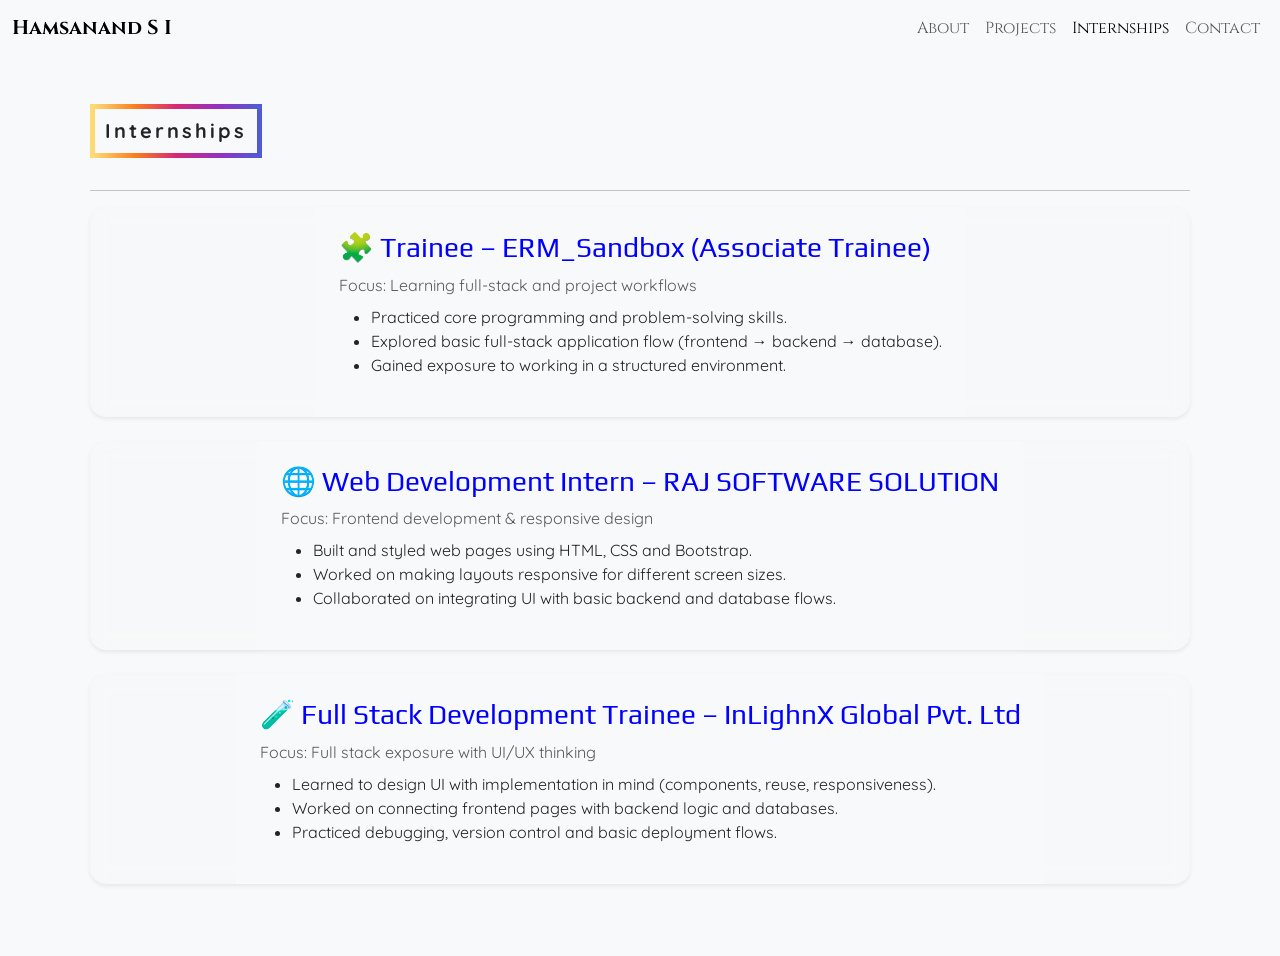
==== html/internships.html @ 98b11f20 "c" ====
<!DOCTYPE html>
<html lang="en">
<head>
  <meta charset="UTF-8">
  <meta name="viewport" content="width=device-width, initial-scale=1.0">
  <title>Internships | Hamsanand S I</title>
  <link href="https://cdn.jsdelivr.net/npm/bootstrap@5.3.3/dist/css/bootstrap.min.css" rel="stylesheet">
  <link href="../css/style.css" rel="stylesheet">
  <link href="../css/projects.css" rel="stylesheet">
  <style>
    img { height: 300px; width: 300px; }
  </style>
</head>
<body>
<nav class="navbar navbar-expand-lg bg-body-tertiary">
  <div class="container-fluid">
    <a class="navbar-brand fw-bold" href="../index.html">Hamsanand S I</a>
    <button class="navbar-toggler" type="button" data-bs-toggle="collapse" data-bs-target="#navbarNavAltMarkup"
      aria-controls="navbarNavAltMarkup" aria-expanded="false" aria-label="Toggle navigation">
      <span class="navbar-toggler-icon"></span>
    </button>
    <div class="collapse navbar-collapse" id="navbarNavAltMarkup">
      <div class="navbar-nav ms-auto">
        <a class="nav-link" href="../index.html">About</a>
        <a class="nav-link" href="projects.html">Projects</a>
        <a class="nav-link active" aria-current="page" href="internships.html">Internships</a>
        <a class="nav-link" href="contact.html">Contact</a>
      </div>
    </div>
  </div>
</nav>

<div class="container py-5">
  <h1 class="lead un mb-3" style="display:inline-block;letter-spacing:3px;font-weight:bold;">Internships</h1>
  <hr>


  <!-- ERM_Sandbox -->
  <section class="mb-4">
    <div class="card border-0 rounded-4 shadow-sm">
      <div class="card-body p-4">
        <h3 class="card-title mb-2" style="color:blue;">🧩 Trainee – ERM_Sandbox (Associate Trainee)</h3>
        <p class="text-muted mb-2">Focus: Learning full-stack and project workflows</p>
        <ul>
          <li>Practiced core programming and problem-solving skills.</li>
          <li>Explored basic full-stack application flow (frontend → backend → database).</li>
          <li>Gained exposure to working in a structured environment.</li>
        </ul>
      </div>
    </div>
  </section>

  <!-- RAJ SOFTWARE SOLUTION -->
  <section class="mb-4">
    <div class="card border-0 rounded-4 shadow-sm">
      <div class="card-body p-4">
        <h3 class="card-title mb-2" style="color:blue;">🌐 Web Development Intern – RAJ SOFTWARE SOLUTION</h3>
        <p class="text-muted mb-2">Focus: Frontend development & responsive design</p>
        <ul>
          <li>Built and styled web pages using HTML, CSS and Bootstrap.</li>
          <li>Worked on making layouts responsive for different screen sizes.</li>
          <li>Collaborated on integrating UI with basic backend and database flows.</li>
        </ul>
      </div>
    </div>
  </section>

  <!-- InLighnX Full Stack -->
  <section class="mb-4">
    <div class="card border-0 rounded-4 shadow-sm">
      <div class="card-body p-4">
        <h3 class="card-title mb-2" style="color:blue;">🧪 Full Stack Development Trainee – InLighnX Global Pvt. Ltd</h3>
        <p class="text-muted mb-2">Focus: Full stack exposure with UI/UX thinking</p>
        <ul>
          <li>Learned to design UI with implementation in mind (components, reuse, responsiveness).</li>
          <li>Worked on connecting frontend pages with backend logic and databases.</li>
          <li>Practiced debugging, version control and basic deployment flows.</li>
        </ul>
      </div>
    </div>
  </section>
</div>

<script src="https://cdn.jsdelivr.net/npm/bootstrap@5.3.3/dist/js/bootstrap.bundle.min.js"></script>
<script src="../js/index.js"></script>
</body>
</html>
---- css/style.css ----
@import url('https://fonts.googleapis.com/css2?family=Quicksand:wght@300..700&display=swap');
@import url('https://fonts.googleapis.com/css2?family=Play:wght@400;700&family=Quicksand:wght@300..700&display=swap');
@import url('https://fonts.googleapis.com/css2?family=Cinzel:wght@400..900&family=Play:wght@400;700&family=Quicksand:wght@300..700&display=swap');

.col svg{
    width: 150px;
    height: 150px;
}
#hero .card{
    background-color: transparent;
    transition: all 0.5s;
}
#hero .card:hover{
transform: scale(1);
background-color: transparent;
}
#hero .card:hover::before{
    opacity: 0;
}
.card{
    display: flex;
    flex-direction: column;
    justify-content: center;
    align-items: center;
    margin: 0px auto;
}


/* Container styling */
#about {
  padding: 60px 20px;
  background-color: transparent;
  font-family: "Quicksand", sans-serif;
  font-weight: bold;
}

/* Heading style */
#about h2 {
  font-size: 2rem;
  margin-bottom: 20px;
  color: #333;
}

/* Paragraph style */
#about p {
  font-size: 1.1rem;
  line-height: 1.8;
  color: #444;
  text-align: left;
  max-width: 800px;
}
span{
    color:crimson;
    font-weight: bold;
    font-family: "Play", sans-serif;
}

.card {
    background-color: rgba(245, 243, 243, 0.2);
    backdrop-filter: blur(10px);
    border: 1px solid rgba(255, 255, 255, 0.3);
    box-shadow: 0 4px 6px rgba(0, 0, 0, 0.1);
    border-radius: 10px;
    position: relative; /* Needed for pseudo-element positioning */
    overflow: hidden; /* Ensures gradient doesn't spill outside */
    transition: border-color 2s ease, box-shadow 0.8s ease; /* Transition non-gradient properties */
}

.card::before {
    content: '';
    position: absolute;
    top: 0;
    left: 0;
    right: 0;
    bottom: 0;
    background-image: linear-gradient(to top right, #feda75, #fa7e1e, #d62976, #962fbf, #4f5bd5);
    opacity: 0; /* Start invisible */
    transition: opacity 0.8s ease; /* Smoothly fade in */
    z-index: -1; /* Place it behind the card's content if any */
    border-radius: inherit; /* Inherit border-radius from parent */
}

.card:hover::before {
    opacity: 0.4; /* Fade in on hover */
}
.un{
    border: 5px solid transparent; 
    border-image: linear-gradient(to right, #feda75, #fa7e1e, #d62976, #962fbf, #4f5bd5);
    border-image-slice: 1;
    padding: 10px;

}

.card:hover {
    border-color: rgba(255, 255, 255, 0.5);
    box-shadow: 0 8px 12px rgba(0, 0, 0, 0.2);
    background-color: rgba(245, 243, 243, 0); /* Fade original background out */
}

.hero{
    font-family: "Play", sans-serif;
}

.hero1{
    font-family: "Cinzel", serif;
    font-weight: 400;
}
.col{
     font-family: "Cinzel", serif;
     font-weight: bolder;
}

nav a{
    font-family: "Cinzel", serif;
    font-weight: bold;
}

/*------------Home completed---------------*/

h4{
    font-family:cursive;
    border-bottom: 1px solid black;
    padding: 12px;
}

footer{
    font-family: "Cinzel", serif;
}
---- css/projects.css ----
@import url('https://fonts.googleapis.com/css2?family=Quicksand:wght@300..700&display=swap');
@import url('https://fonts.googleapis.com/css2?family=Play:wght@400;700&family=Quicksand:wght@300..700&display=swap');
@import url('https://fonts.googleapis.com/css2?family=Cinzel:wght@400..900&family=Play:wght@400;700&family=Quicksand:wght@300..700&display=swap');


        * {
            background-color: #f8f9fa;
            font-family: "Quicksand", sans-serif;
        }
        div div div h3{
            font-family: "Play", sans-serif;
        }
        .project-title {
            color: #0d6efd;
        }
        .section-heading {
            color: #343a40;
            border-bottom: 2px solid #0d6efd;
            padding-bottom: 5px;
        }
        .tagline {
            font-style: italic;
            color: #6c757d;
        }
        .card {
            margin-bottom: 20px;
        }

        div div h1{
            font-family:"Cinzel", serif;
        }
        .container{
            padding: 20px;
        }
        body{
            background-color: rgb(248,249,250);
            backdrop-filter: blur(5px);
        }
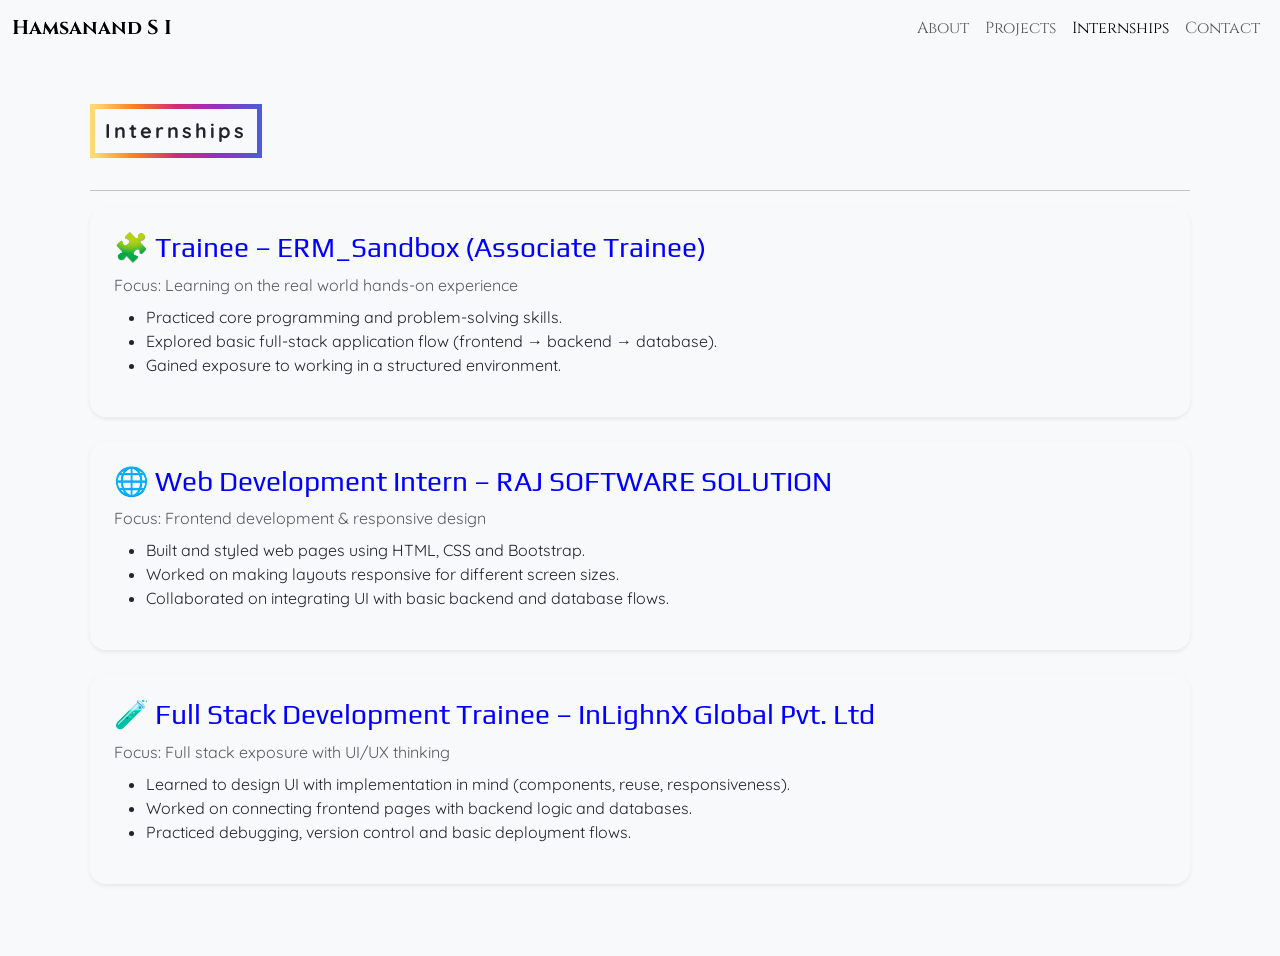
==== commit 289108bf: "Updated portfolio content and styling" ====
--- a/html/internships.html
+++ b/html/internships.html
@@ -40,7 +40,7 @@
     <div class="card border-0 rounded-4 shadow-sm">
       <div class="card-body p-4">
         <h3 class="card-title mb-2" style="color:blue;">🧩 Trainee – ERM_Sandbox (Associate Trainee)</h3>
-        <p class="text-muted mb-2">Focus: Learning full-stack and project workflows</p>
+        <p class="text-muted mb-2">Focus: Learning on the real world hands-on experience</p>
         <ul>
           <li>Practiced core programming and problem-solving skills.</li>
           <li>Explored basic full-stack application flow (frontend → backend → database).</li>
--- a/css/style.css
+++ b/css/style.css
@@ -18,11 +18,8 @@
     opacity: 0;
 }
 .card{
-    display: flex;
-    flex-direction: column;
-    justify-content: center;
-    align-items: center;
-    margin: 0px auto;
+    height: 100%;
+    margin: 0 auto;
 }
 
 
